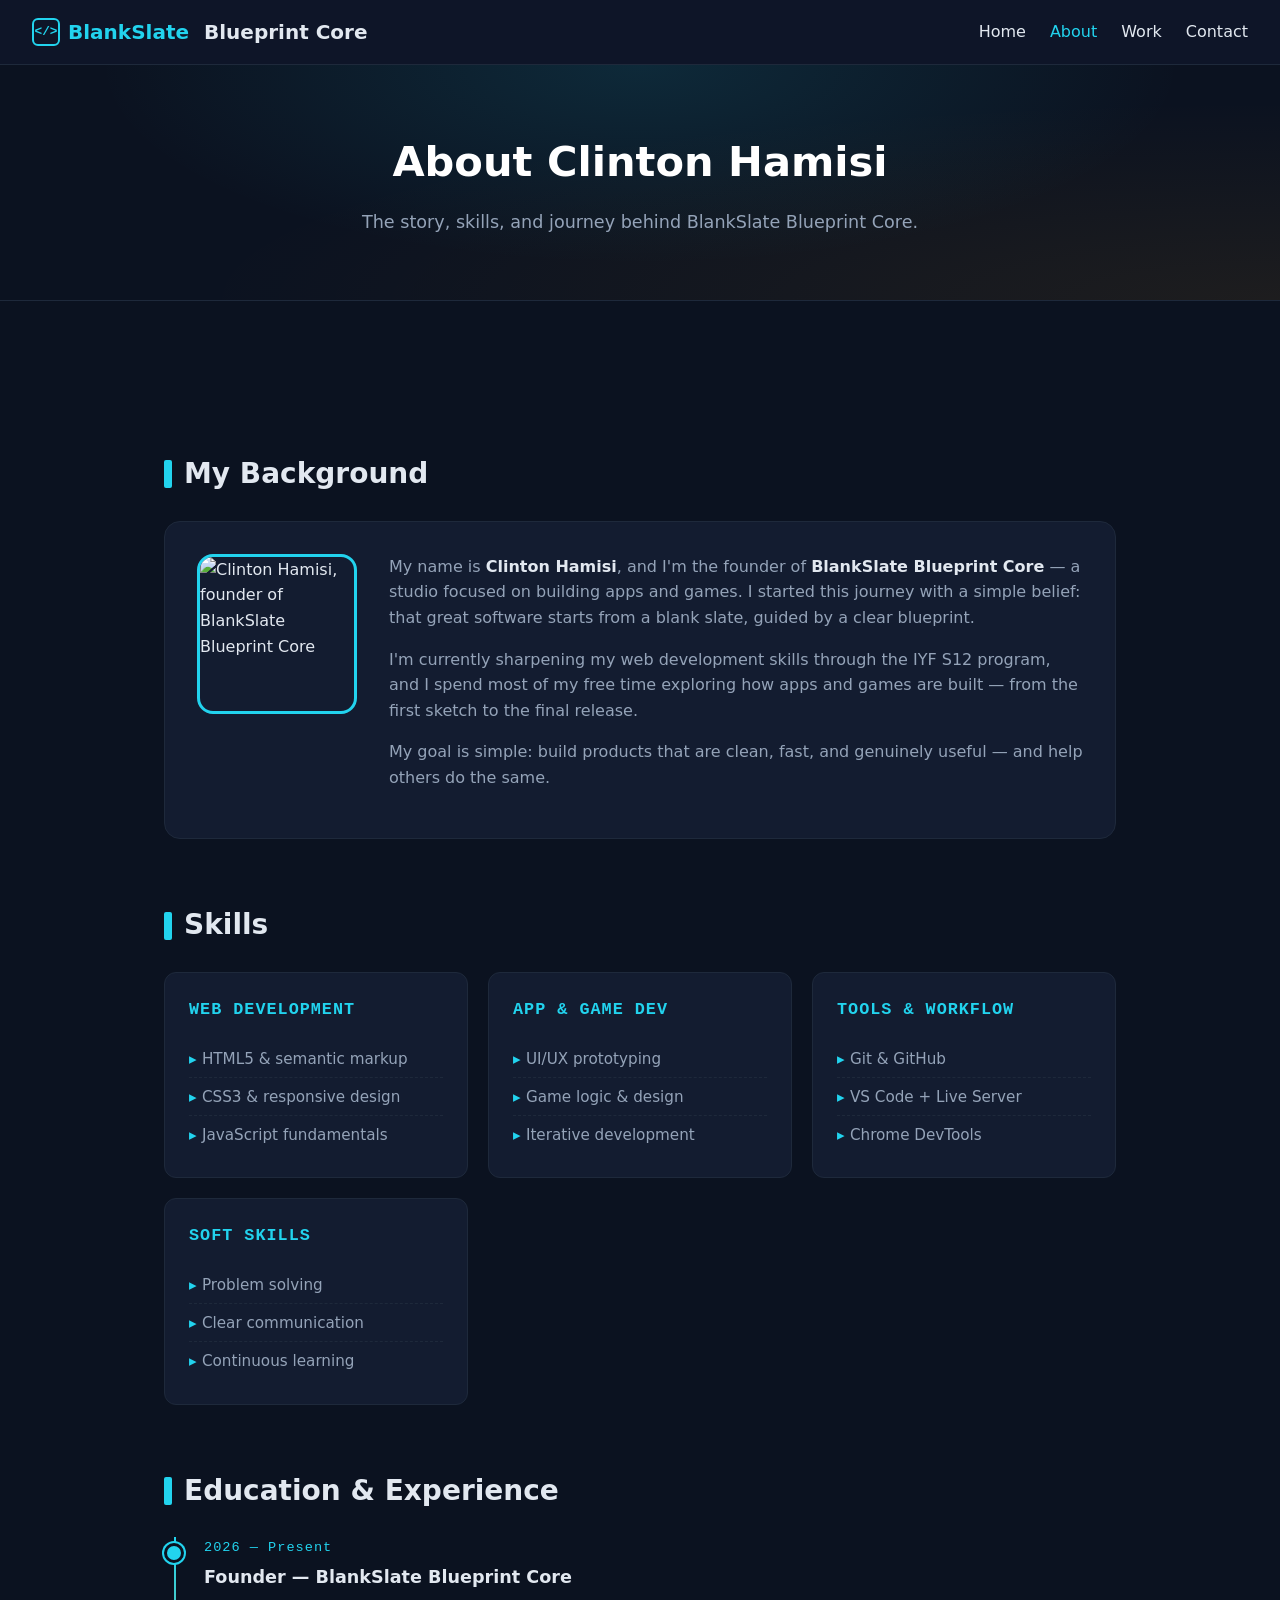
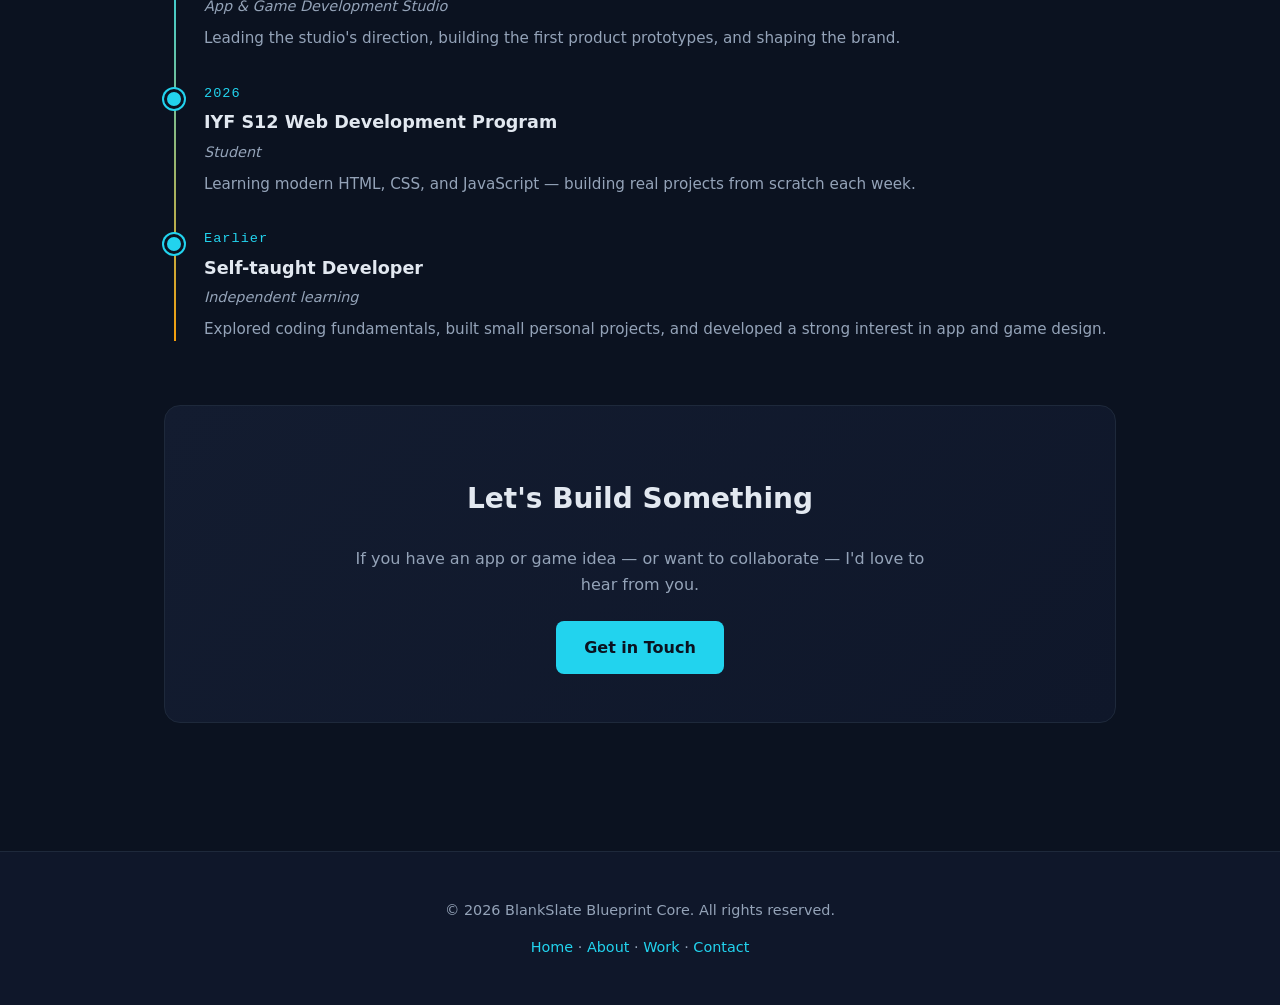
==== about.html @ 3c5bf716 "copy all files to the main branch" ====
<!DOCTYPE html>
<html lang="en">
<head>
    <meta charset="UTF-8">
    <meta name="viewport" content="width=device-width, initial-scale=1.0">
    <title>About — Clinton Hamisi | BlankSlate Blueprint Core</title>
    <meta name="description" content="The story, skills, and journey behind Clinton Hamisi and BlankSlate Blueprint Core — an app and game development studio.">
    <style>
        :root {
            --primary: #0f172a;
            --accent: #22d3ee;
            --accent-2: #f59e0b;
            --text: #e2e8f0;
            --muted: #94a3b8;
            --bg: #0b1220;
            --card: #131c30;
            --border: #1e293b;
        }

        * { box-sizing: border-box; }

        body {
            font-family: system-ui, -apple-system, "Segoe UI", Roboto, sans-serif;
            margin: 0;
            color: var(--text);
            background: var(--bg);
            line-height: 1.6;
        }

        header.site-header {
            background: rgba(15, 23, 42, 0.9);
            backdrop-filter: blur(8px);
            padding: 1rem 2rem;
            display: flex;
            align-items: center;
            justify-content: space-between;
            flex-wrap: wrap;
            gap: 1rem;
            border-bottom: 1px solid var(--border);
            position: sticky;
            top: 0;
            z-index: 50;
        }
        .brand {
            font-size: 1.25rem;
            font-weight: 700;
            display: flex;
            align-items: center;
            gap: 0.5rem;
        }
        .brand .logo-mark {
            width: 28px;
            height: 28px;
            border: 2px solid var(--accent);
            border-radius: 6px;
            display: inline-flex;
            align-items: center;
            justify-content: center;
            font-size: 0.8rem;
            color: var(--accent);
            font-family: monospace;
        }
        .brand span { color: var(--accent); }
        nav.main-nav ul {
            list-style: none;
            display: flex;
            gap: 1.5rem;
            margin: 0;
            padding: 0;
        }
        nav.main-nav a {
            color: var(--text);
            text-decoration: none;
            font-weight: 500;
            transition: color 0.2s;
        }
        nav.main-nav a:hover,
        nav.main-nav a.active { color: var(--accent); }

        .hero {
            padding: 4rem 2rem;
            text-align: center;
            background:
                radial-gradient(ellipse at top, rgba(34, 211, 238, 0.12), transparent 60%),
                radial-gradient(ellipse at bottom right, rgba(245, 158, 11, 0.08), transparent 60%);
            border-bottom: 1px solid var(--border);
        }
        .hero h1 { font-size: 2.6rem; margin: 0 0 0.75rem; color: #fff; }
        .hero p { font-size: 1.1rem; max-width: 700px; margin: 0 auto; color: var(--muted); }

        main { max-width: 1000px; margin: 0 auto; padding: 4rem 1.5rem; }
        section { margin-bottom: 4rem; }
        section h2 {
            font-size: 1.75rem;
            margin-bottom: 1.5rem;
            display: flex;
            align-items: center;
            gap: 0.75rem;
        }
        section h2::before {
            content: "";
            width: 8px;
            height: 28px;
            background: var(--accent);
            border-radius: 2px;
        }

        .story {
            background: var(--card);
            border: 1px solid var(--border);
            border-radius: 16px;
            padding: 2rem;
            display: flex;
            gap: 2rem;
            align-items: flex-start;
            flex-wrap: wrap;
        }
        .story img {
            width: 160px;
            height: 160px;
            border-radius: 16px;
            border: 3px solid var(--accent);
            object-fit: cover;
            flex-shrink: 0;
        }
        .story-text { flex: 1; min-width: 240px; }
        .story-text p { color: var(--muted); margin: 0 0 1rem; }
        .story-text p strong { color: var(--text); }

        .skills-grid {
            display: grid;
            grid-template-columns: repeat(auto-fit, minmax(240px, 1fr));
            gap: 1.25rem;
        }
        .skill-card {
            background: var(--card);
            border: 1px solid var(--border);
            border-radius: 12px;
            padding: 1.5rem;
            transition: transform 0.2s, border-color 0.2s;
        }
        .skill-card:hover { transform: translateY(-4px); border-color: var(--accent); }
        .skill-card h3 {
            color: var(--accent);
            margin: 0 0 1rem;
            font-size: 1.05rem;
            font-family: monospace;
            text-transform: uppercase;
            letter-spacing: 1px;
        }
        .skill-card ul {
            list-style: none;
            padding: 0;
            margin: 0;
        }
        .skill-card ul li {
            padding: 0.4rem 0;
            color: var(--muted);
            font-size: 0.95rem;
            border-bottom: 1px dashed var(--border);
        }
        .skill-card ul li:last-child { border-bottom: none; }
        .skill-card ul li::before {
            content: "▸ ";
            color: var(--accent);
            font-weight: 700;
        }

        .timeline {
            position: relative;
            padding-left: 2.5rem;
        }
        .timeline::before {
            content: "";
            position: absolute;
            left: 10px;
            top: 0;
            bottom: 0;
            width: 2px;
            background: linear-gradient(to bottom, var(--accent), var(--accent-2));
        }
        .timeline-item {
            position: relative;
            margin-bottom: 2rem;
        }
        .timeline-item:last-child { margin-bottom: 0; }
        .timeline-item::before {
            content: "";
            position: absolute;
            left: -2.5rem;
            top: 6px;
            width: 14px;
            height: 14px;
            background: var(--accent);
            border: 3px solid var(--bg);
            border-radius: 50%;
            box-shadow: 0 0 0 2px var(--accent);
        }
        .timeline-item .date {
            font-family: monospace;
            font-size: 0.85rem;
            color: var(--accent);
            margin-bottom: 0.25rem;
            letter-spacing: 1px;
        }
        .timeline-item h3 {
            margin: 0 0 0.25rem;
            color: var(--text);
            font-size: 1.1rem;
        }
        .timeline-item .role {
            color: var(--muted);
            font-size: 0.9rem;
            margin: 0 0 0.5rem;
            font-style: italic;
        }
        .timeline-item p {
            color: var(--muted);
            margin: 0;
            font-size: 0.95rem;
        }

        .cta {
            background: linear-gradient(135deg, #131c30, #0f172a);
            border: 1px solid var(--border);
            text-align: center;
            padding: 3rem 1.5rem;
            border-radius: 16px;
        }
        .cta h2 { justify-content: center; }
        .cta h2::before { display: none; }
        .cta p { max-width: 600px; margin: 0 auto 1.5rem; color: var(--muted); }
        .cta a.button {
            display: inline-block;
            background: var(--accent);
            color: #0b1220;
            padding: 0.85rem 1.75rem;
            border-radius: 8px;
            text-decoration: none;
            font-weight: 700;
            transition: transform 0.15s, box-shadow 0.2s;
        }
        .cta a.button:hover {
            transform: translateY(-2px);
            box-shadow: 0 8px 24px rgba(34, 211, 238, 0.3);
        }

        footer.site-footer {
            background: var(--primary);
            color: var(--muted);
            text-align: center;
            padding: 2rem 1.5rem;
            font-size: 0.9rem;
            border-top: 1px solid var(--border);
        }
        footer.site-footer a { color: var(--accent); text-decoration: none; }

        @media (max-width: 640px) {
            .hero h1 { font-size: 2rem; }
            header.site-header { flex-direction: column; align-items: flex-start; }
            nav.main-nav ul { flex-wrap: wrap; gap: 1rem; }
            .story { flex-direction: column; text-align: center; }
            .story img { margin: 0 auto; }
        }
    </style>
</head>
<body>

    <header class="site-header">
        <div class="brand">
            <span class="logo-mark">&lt;/&gt;</span>
            <span>BlankSlate</span>&nbsp;Blueprint Core
        </div>
        <nav class="main-nav" aria-label="Main navigation">
            <ul>
                <li><a href="index.html">Home</a></li>
                <li><a href="about.html" class="active" aria-current="page">About</a></li>
                <li><a href="projects.html">Work</a></li>
                <li><a href="contact.html">Contact</a></li>
            </ul>
        </nav>
    </header>

    <section class="hero">
        <h1>About Clinton Hamisi</h1>
        <p>The story, skills, and journey behind BlankSlate Blueprint Core.</p>
    </section>

    <main>

        <section>
            <h2>My Background</h2>
            <div class="story">
                <img
                    src="images/profile.jpg"
                    alt="Clinton Hamisi, founder of BlankSlate Blueprint Core"
                    width="300"
                    height="300"
                >
                <div class="story-text">
                    <p>
                        My name is <strong>Clinton Hamisi</strong>, and I'm the
                        founder of <strong>BlankSlate Blueprint Core</strong> — a
                        studio focused on building apps and games. I started this
                        journey with a simple belief: that great software starts
                        from a blank slate, guided by a clear blueprint.
                    </p>
                    <p>
                        I'm currently sharpening my web development skills through
                        the IYF S12 program, and I spend most of my free time
                        exploring how apps and games are built — from the first
                        sketch to the final release.
                    </p>
                    <p>
                        My goal is simple: build products that are clean, fast,
                        and genuinely useful — and help others do the same.
                    </p>
                </div>
            </div>
        </section>

        <section>
            <h2>Skills</h2>
            <div class="skills-grid">

                <div class="skill-card">
                    <h3>Web Development</h3>
                    <ul>
                        <li>HTML5 &amp; semantic markup</li>
                        <li>CSS3 &amp; responsive design</li>
                        <li>JavaScript fundamentals</li>
                    </ul>
                </div>

                <div class="skill-card">
                    <h3>App &amp; Game Dev</h3>
                    <ul>
                        <li>UI/UX prototyping</li>
                        <li>Game logic &amp; design</li>
                        <li>Iterative development</li>
                    </ul>
                </div>

                <div class="skill-card">
                    <h3>Tools &amp; Workflow</h3>
                    <ul>
                        <li>Git &amp; GitHub</li>
                        <li>VS Code + Live Server</li>
                        <li>Chrome DevTools</li>
                    </ul>
                </div>

                <div class="skill-card">
                    <h3>Soft Skills</h3>
                    <ul>
                        <li>Problem solving</li>
                        <li>Clear communication</li>
                        <li>Continuous learning</li>
                    </ul>
                </div>

            </div>
        </section>

        <section>
            <h2>Education &amp; Experience</h2>
            <div class="timeline">

                <div class="timeline-item">
                    <div class="date">2026 — Present</div>
                    <h3>Founder — BlankSlate Blueprint Core</h3>
                    <p class="role">App &amp; Game Development Studio</p>
                    <p>Leading the studio's direction, building the first product prototypes, and shaping the brand.</p>
                </div>

                <div class="timeline-item">
                    <div class="date">2026</div>
                    <h3>IYF S12 Web Development Program</h3>
                    <p class="role">Student</p>
                    <p>Learning modern HTML, CSS, and JavaScript — building real projects from scratch each week.</p>
                </div>

                <div class="timeline-item">
                    <div class="date">Earlier</div>
                    <h3>Self-taught Developer</h3>
                    <p class="role">Independent learning</p>
                    <p>Explored coding fundamentals, built small personal projects, and developed a strong interest in app and game design.</p>
                </div>

            </div>
        </section>

        <!-- CTA -->
        <section class="cta">
            <h2>Let's Build Something</h2>
            <p>If you have an app or game idea — or want to collaborate — I'd love to hear from you.</p>
            <a class="button" href="contact.html">Get in Touch</a>
        </section>

    </main>

    <footer class="site-footer">
        <p>&copy; 2026 BlankSlate Blueprint Core. All rights reserved.</p>
        <p>
            <a href="index.html">Home</a> ·
            <a href="about.html">About</a> ·
            <a href="projects.html">Work</a> ·
            <a href="contact.html">Contact</a>
        </p>
    </footer>

</body>
</html>
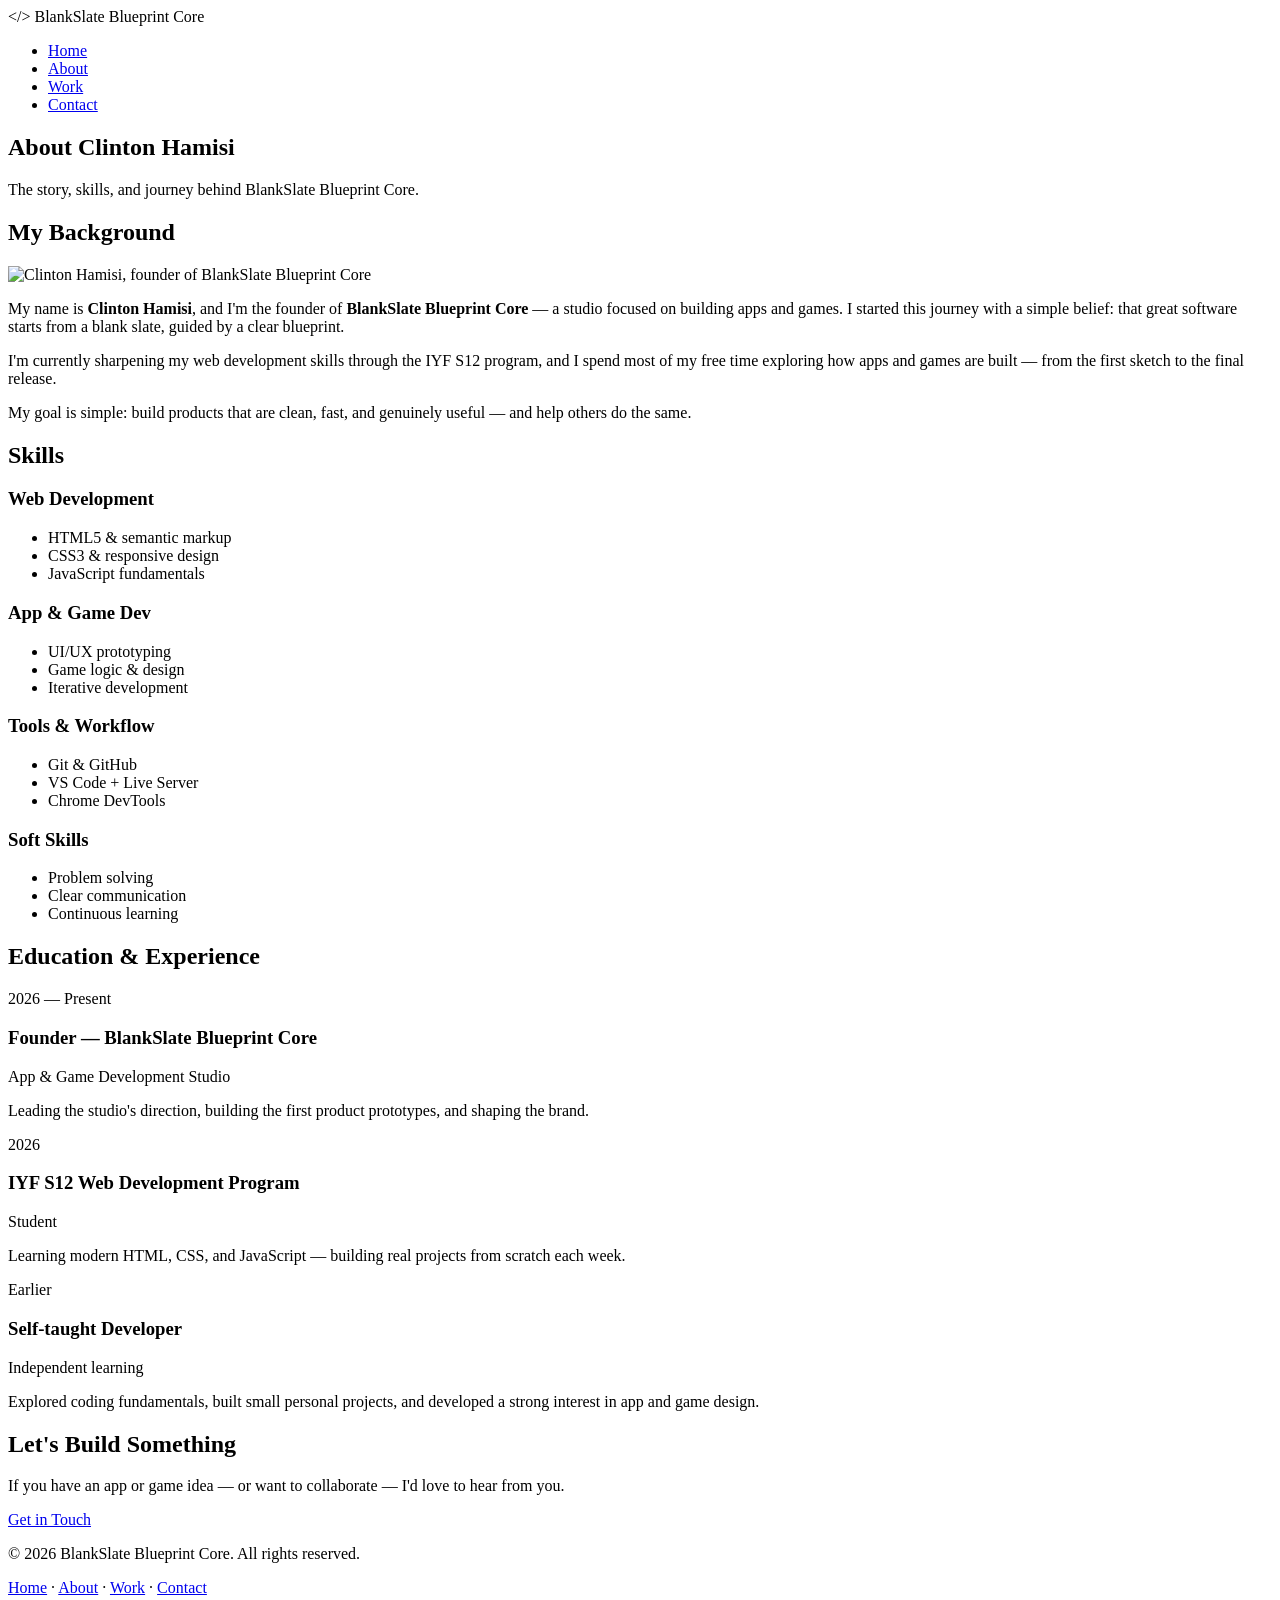
==== commit b4a5a3b9: "Insert line in index.html and about.html that says "<link rel="stylesheet" href="styles.css">" with " ====
--- a/about.html
+++ b/about.html
@@ -5,264 +5,7 @@
     <meta name="viewport" content="width=device-width, initial-scale=1.0">
     <title>About — Clinton Hamisi | BlankSlate Blueprint Core</title>
     <meta name="description" content="The story, skills, and journey behind Clinton Hamisi and BlankSlate Blueprint Core — an app and game development studio.">
-    <style>
-        :root {
-            --primary: #0f172a;
-            --accent: #22d3ee;
-            --accent-2: #f59e0b;
-            --text: #e2e8f0;
-            --muted: #94a3b8;
-            --bg: #0b1220;
-            --card: #131c30;
-            --border: #1e293b;
-        }
-
-        * { box-sizing: border-box; }
-
-        body {
-            font-family: system-ui, -apple-system, "Segoe UI", Roboto, sans-serif;
-            margin: 0;
-            color: var(--text);
-            background: var(--bg);
-            line-height: 1.6;
-        }
-
-        header.site-header {
-            background: rgba(15, 23, 42, 0.9);
-            backdrop-filter: blur(8px);
-            padding: 1rem 2rem;
-            display: flex;
-            align-items: center;
-            justify-content: space-between;
-            flex-wrap: wrap;
-            gap: 1rem;
-            border-bottom: 1px solid var(--border);
-            position: sticky;
-            top: 0;
-            z-index: 50;
-        }
-        .brand {
-            font-size: 1.25rem;
-            font-weight: 700;
-            display: flex;
-            align-items: center;
-            gap: 0.5rem;
-        }
-        .brand .logo-mark {
-            width: 28px;
-            height: 28px;
-            border: 2px solid var(--accent);
-            border-radius: 6px;
-            display: inline-flex;
-            align-items: center;
-            justify-content: center;
-            font-size: 0.8rem;
-            color: var(--accent);
-            font-family: monospace;
-        }
-        .brand span { color: var(--accent); }
-        nav.main-nav ul {
-            list-style: none;
-            display: flex;
-            gap: 1.5rem;
-            margin: 0;
-            padding: 0;
-        }
-        nav.main-nav a {
-            color: var(--text);
-            text-decoration: none;
-            font-weight: 500;
-            transition: color 0.2s;
-        }
-        nav.main-nav a:hover,
-        nav.main-nav a.active { color: var(--accent); }
-
-        .hero {
-            padding: 4rem 2rem;
-            text-align: center;
-            background:
-                radial-gradient(ellipse at top, rgba(34, 211, 238, 0.12), transparent 60%),
-                radial-gradient(ellipse at bottom right, rgba(245, 158, 11, 0.08), transparent 60%);
-            border-bottom: 1px solid var(--border);
-        }
-        .hero h1 { font-size: 2.6rem; margin: 0 0 0.75rem; color: #fff; }
-        .hero p { font-size: 1.1rem; max-width: 700px; margin: 0 auto; color: var(--muted); }
-
-        main { max-width: 1000px; margin: 0 auto; padding: 4rem 1.5rem; }
-        section { margin-bottom: 4rem; }
-        section h2 {
-            font-size: 1.75rem;
-            margin-bottom: 1.5rem;
-            display: flex;
-            align-items: center;
-            gap: 0.75rem;
-        }
-        section h2::before {
-            content: "";
-            width: 8px;
-            height: 28px;
-            background: var(--accent);
-            border-radius: 2px;
-        }
-
-        .story {
-            background: var(--card);
-            border: 1px solid var(--border);
-            border-radius: 16px;
-            padding: 2rem;
-            display: flex;
-            gap: 2rem;
-            align-items: flex-start;
-            flex-wrap: wrap;
-        }
-        .story img {
-            width: 160px;
-            height: 160px;
-            border-radius: 16px;
-            border: 3px solid var(--accent);
-            object-fit: cover;
-            flex-shrink: 0;
-        }
-        .story-text { flex: 1; min-width: 240px; }
-        .story-text p { color: var(--muted); margin: 0 0 1rem; }
-        .story-text p strong { color: var(--text); }
-
-        .skills-grid {
-            display: grid;
-            grid-template-columns: repeat(auto-fit, minmax(240px, 1fr));
-            gap: 1.25rem;
-        }
-        .skill-card {
-            background: var(--card);
-            border: 1px solid var(--border);
-            border-radius: 12px;
-            padding: 1.5rem;
-            transition: transform 0.2s, border-color 0.2s;
-        }
-        .skill-card:hover { transform: translateY(-4px); border-color: var(--accent); }
-        .skill-card h3 {
-            color: var(--accent);
-            margin: 0 0 1rem;
-            font-size: 1.05rem;
-            font-family: monospace;
-            text-transform: uppercase;
-            letter-spacing: 1px;
-        }
-        .skill-card ul {
-            list-style: none;
-            padding: 0;
-            margin: 0;
-        }
-        .skill-card ul li {
-            padding: 0.4rem 0;
-            color: var(--muted);
-            font-size: 0.95rem;
-            border-bottom: 1px dashed var(--border);
-        }
-        .skill-card ul li:last-child { border-bottom: none; }
-        .skill-card ul li::before {
-            content: "▸ ";
-            color: var(--accent);
-            font-weight: 700;
-        }
-
-        .timeline {
-            position: relative;
-            padding-left: 2.5rem;
-        }
-        .timeline::before {
-            content: "";
-            position: absolute;
-            left: 10px;
-            top: 0;
-            bottom: 0;
-            width: 2px;
-            background: linear-gradient(to bottom, var(--accent), var(--accent-2));
-        }
-        .timeline-item {
-            position: relative;
-            margin-bottom: 2rem;
-        }
-        .timeline-item:last-child { margin-bottom: 0; }
-        .timeline-item::before {
-            content: "";
-            position: absolute;
-            left: -2.5rem;
-            top: 6px;
-            width: 14px;
-            height: 14px;
-            background: var(--accent);
-            border: 3px solid var(--bg);
-            border-radius: 50%;
-            box-shadow: 0 0 0 2px var(--accent);
-        }
-        .timeline-item .date {
-            font-family: monospace;
-            font-size: 0.85rem;
-            color: var(--accent);
-            margin-bottom: 0.25rem;
-            letter-spacing: 1px;
-        }
-        .timeline-item h3 {
-            margin: 0 0 0.25rem;
-            color: var(--text);
-            font-size: 1.1rem;
-        }
-        .timeline-item .role {
-            color: var(--muted);
-            font-size: 0.9rem;
-            margin: 0 0 0.5rem;
-            font-style: italic;
-        }
-        .timeline-item p {
-            color: var(--muted);
-            margin: 0;
-            font-size: 0.95rem;
-        }
-
-        .cta {
-            background: linear-gradient(135deg, #131c30, #0f172a);
-            border: 1px solid var(--border);
-            text-align: center;
-            padding: 3rem 1.5rem;
-            border-radius: 16px;
-        }
-        .cta h2 { justify-content: center; }
-        .cta h2::before { display: none; }
-        .cta p { max-width: 600px; margin: 0 auto 1.5rem; color: var(--muted); }
-        .cta a.button {
-            display: inline-block;
-            background: var(--accent);
-            color: #0b1220;
-            padding: 0.85rem 1.75rem;
-            border-radius: 8px;
-            text-decoration: none;
-            font-weight: 700;
-            transition: transform 0.15s, box-shadow 0.2s;
-        }
-        .cta a.button:hover {
-            transform: translateY(-2px);
-            box-shadow: 0 8px 24px rgba(34, 211, 238, 0.3);
-        }
-
-        footer.site-footer {
-            background: var(--primary);
-            color: var(--muted);
-            text-align: center;
-            padding: 2rem 1.5rem;
-            font-size: 0.9rem;
-            border-top: 1px solid var(--border);
-        }
-        footer.site-footer a { color: var(--accent); text-decoration: none; }
-
-        @media (max-width: 640px) {
-            .hero h1 { font-size: 2rem; }
-            header.site-header { flex-direction: column; align-items: flex-start; }
-            nav.main-nav ul { flex-wrap: wrap; gap: 1rem; }
-            .story { flex-direction: column; text-align: center; }
-            .story img { margin: 0 auto; }
-        }
-    </style>
+    <link rel="stylesheet" href="styles.css">
 </head>
 <body>
 
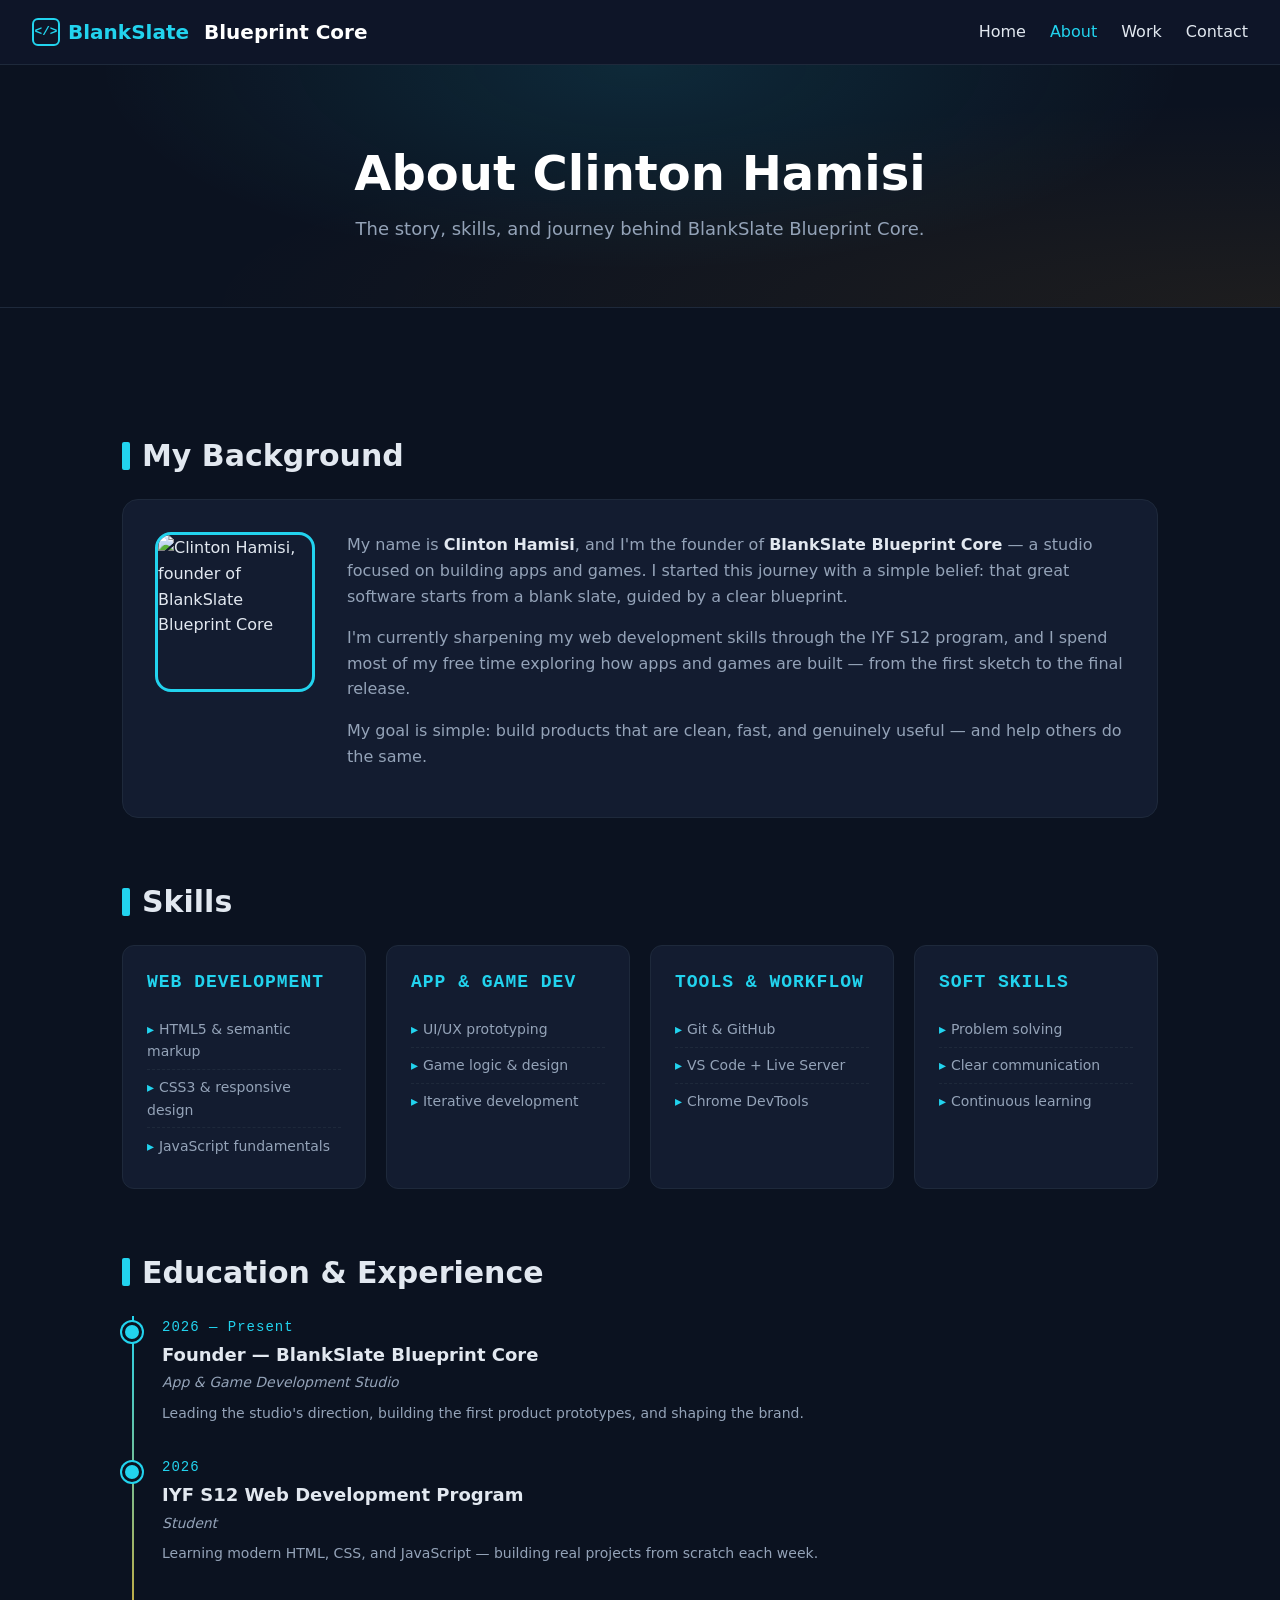
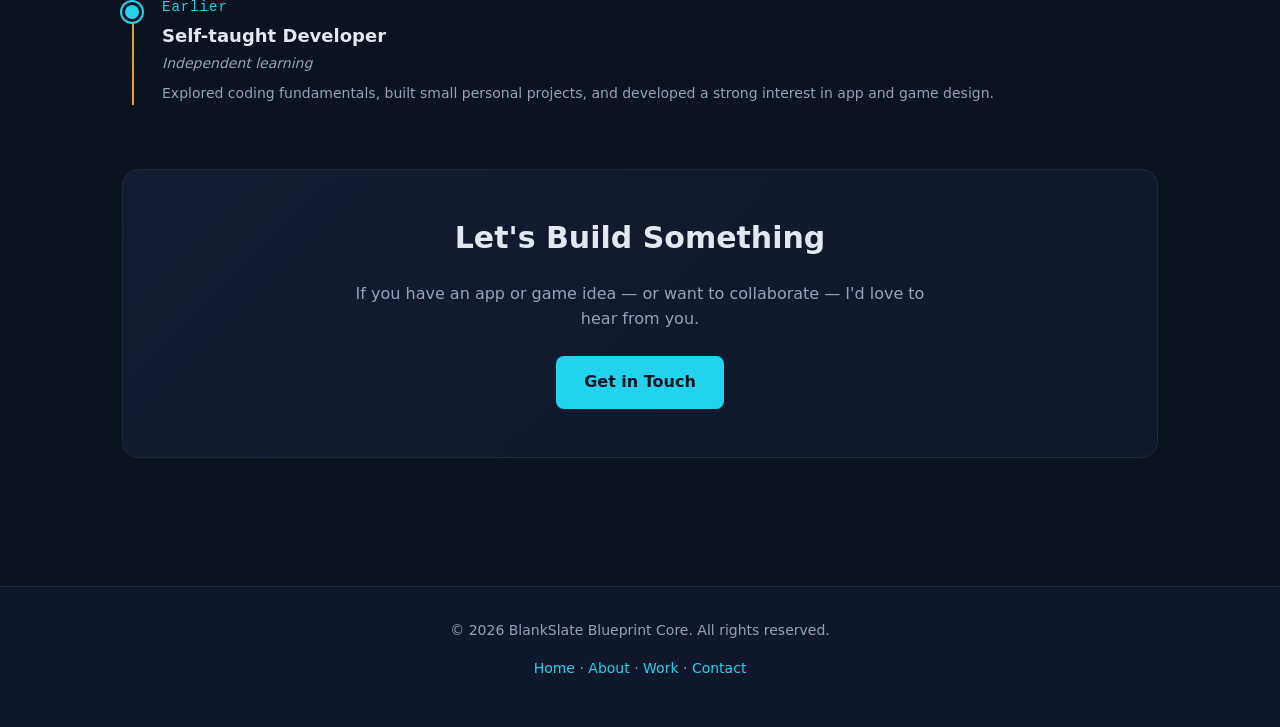
==== commit 2aa00fae: "modified:   about.html modified:   contact.html modified:   index.html" ====
--- a/about.html
+++ b/about.html
@@ -5,7 +5,7 @@
     <meta name="viewport" content="width=device-width, initial-scale=1.0">
     <title>About — Clinton Hamisi | BlankSlate Blueprint Core</title>
     <meta name="description" content="The story, skills, and journey behind Clinton Hamisi and BlankSlate Blueprint Core — an app and game development studio.">
-    <link rel="stylesheet" href="styles.css">
+    <link rel="stylesheet" href="style.css">
 </head>
 <body>
 
--- a/style.css
+++ b/style.css
@@ -0,0 +1,820 @@
+/* ============================================
+   1. CSS RESET — always at the very top
+   ============================================ */
+* {
+    margin: 0;
+    padding: 0;
+    box-sizing: border-box;
+}
+
+/* ============================================
+   2. BASE STYLES — typography, colors
+   ============================================ */
+body {
+    font-family: system-ui, -apple-system, "Segoe UI", Roboto, sans-serif;
+    font-size: 16px;
+    line-height: 1.6;
+    color: #e2e8f0;
+    background: #0b1220;
+}
+
+/* ============================================
+   3. HEADINGS — sizes and margins
+   ============================================ */
+h1 {
+    font-size: 2.25rem;
+    font-weight: 700;
+    line-height: 1.2;
+    margin-bottom: 1rem;
+}
+
+h2 {
+    font-size: 1.875rem;
+    font-weight: 700;
+    line-height: 1.3;
+    margin-bottom: 0.875rem;
+}
+
+h3 {
+    font-size: 1.5rem;
+    font-weight: 600;
+    line-height: 1.4;
+    margin-bottom: 0.75rem;
+}
+
+h4 {
+    font-size: 1.25rem;
+    font-weight: 600;
+    line-height: 1.4;
+    margin-bottom: 0.75rem;
+}
+
+h5 {
+    font-size: 1.125rem;
+    font-weight: 600;
+    line-height: 1.5;
+    margin-bottom: 0.5rem;
+}
+
+h6 {
+    font-size: 1rem;
+    font-weight: 600;
+    line-height: 1.5;
+    margin-bottom: 0.5rem;
+}
+
+/* ============================================
+   4. BASE ELEMENTS — paragraphs, links, images
+   ============================================ */
+p {
+    margin-bottom: 1rem;
+}
+
+a {
+    color: #22d3ee;
+    text-decoration: none;
+    transition: color 0.2s;
+}
+
+a:hover {
+    color: #f59e0b;
+}
+
+img {
+    max-width: 100%;
+    height: auto;
+    display: block;
+}
+
+/* ============================================
+   👇 THEN your existing CSS follows below
+   ============================================ */
+/* your :root variables... */
+/* your header styles... */
+/* your nav styles... */
+/* etc. */
+/* ============================================
+   1. RESET & BASE
+   ============================================ */
+* {
+    margin: 0;
+    padding: 0;
+    box-sizing: border-box;
+}
+
+body {
+    font-family: system-ui, -apple-system, "Segoe UI", Roboto, sans-serif;
+    font-size: 16px;
+    line-height: 1.6;
+    color: #e2e8f0;
+    background: #0b1220;
+}
+
+/* ============================================
+   2. DESIGN TOKENS (CSS Variables)
+   ============================================ */
+:root {
+    /* Colors */
+    --primary: #0f172a;
+    --accent: #22d3ee;
+    --accent-2: #f59e0b;
+    --text: #e2e8f0;
+    --muted: #94a3b8;
+    --bg: #0b1220;
+    --card: #131c30;
+    --border: #1e293b;
+
+    /* Typography scale */
+    --font-xs: 0.75rem;
+    --font-sm: 0.875rem;
+    --font-base: 1rem;
+    --font-lg: 1.125rem;
+    --font-xl: 1.25rem;
+    --font-2xl: 1.5rem;
+    --font-3xl: 1.875rem;
+    --font-4xl: 2.25rem;
+}
+
+/* ============================================
+   3. HEADINGS
+   ============================================ */
+h1 { font-size: var(--font-4xl); font-weight: 700; margin-bottom: 1rem; line-height: 1.2; }
+h2 { font-size: var(--font-3xl); font-weight: 700; margin-bottom: 0.875rem; }
+h3 { font-size: var(--font-2xl); font-weight: 600; margin-bottom: 0.75rem; }
+h4 { font-size: var(--font-xl); font-weight: 600; margin-bottom: 0.75rem; }
+h5 { font-size: var(--font-lg); font-weight: 600; margin-bottom: 0.5rem; }
+h6 { font-size: var(--font-base); font-weight: 600; margin-bottom: 0.5rem; }
+
+/* ============================================
+   4. BASE ELEMENTS
+   ============================================ */
+p { margin-bottom: 1rem; }
+a { color: var(--accent); text-decoration: none; transition: color 0.2s; }
+a:hover { color: var(--accent-2); }
+
+img {
+    max-width: 100%;
+    height: auto;
+    display: block;
+}
+
+/* ============================================
+   5. HEADER & NAVIGATION
+   ============================================ */
+header.site-header {
+    background: rgba(15, 23, 42, 0.9);
+    backdrop-filter: blur(8px);
+    padding: 1rem 2rem;
+    display: flex;
+    align-items: center;
+    justify-content: space-between;
+    flex-wrap: wrap;
+    gap: 1rem;
+    border-bottom: 1px solid var(--border);
+    position: sticky;
+    top: 0;
+    z-index: 50;
+}
+
+.brand {
+    font-size: var(--font-xl);
+    font-weight: 700;
+    display: flex;
+    align-items: center;
+    gap: 0.5rem;
+    color: #fff;
+}
+
+.brand .logo-mark {
+    width: 28px;
+    height: 28px;
+    border: 2px solid var(--accent);
+    border-radius: 6px;
+    display: inline-flex;
+    align-items: center;
+    justify-content: center;
+    font-size: 0.8rem;
+    color: var(--accent);
+    font-family: monospace;
+}
+
+.brand span { color: var(--accent); }
+
+nav.main-nav ul {
+    list-style: none;
+    display: flex;
+    gap: 1.5rem;
+    margin: 0;
+    padding: 0;
+}
+
+nav.main-nav a {
+    color: var(--text);
+    text-decoration: none;
+    font-weight: 500;
+    transition: color 0.2s;
+}
+
+nav.main-nav a:hover,
+nav.main-nav a.active {
+    color: var(--accent);
+}
+
+/* ============================================
+   6. HERO SECTION (shared)
+   ============================================ */
+.hero {
+    padding: 4rem 2rem;
+    text-align: center;
+    background:
+        radial-gradient(ellipse at top, rgba(34, 211, 238, 0.12), transparent 60%),
+        radial-gradient(ellipse at bottom right, rgba(245, 158, 11, 0.08), transparent 60%);
+    border-bottom: 1px solid var(--border);
+}
+
+.hero h1 {
+    font-size: 2.6rem;
+    margin: 0 0 0.75rem;
+    color: #fff;
+}
+
+.hero p {
+    font-size: var(--font-lg);
+    max-width: 700px;
+    margin: 0 auto;
+    color: var(--muted);
+}
+
+.hero .eyebrow {
+    display: inline-block;
+    font-size: var(--font-sm);
+    text-transform: uppercase;
+    letter-spacing: 2px;
+    color: var(--accent);
+    margin-bottom: 1rem;
+    font-family: monospace;
+}
+
+.hero .buttons {
+    display: flex;
+    gap: 1rem;
+    justify-content: center;
+    flex-wrap: wrap;
+    margin-top: 2rem;
+}
+
+/* ============================================
+   7. BUTTONS
+   ============================================ */
+.btn {
+    display: inline-block;
+    padding: 0.85rem 1.75rem;
+    border-radius: 8px;
+    text-decoration: none;
+    font-weight: 600;
+    transition: transform 0.15s, box-shadow 0.2s, background 0.2s;
+    cursor: pointer;
+    border: none;
+    font-family: inherit;
+    font-size: var(--font-base);
+}
+
+.btn-primary {
+    background: var(--accent);
+    color: #0b1220;
+}
+
+.btn-primary:hover {
+    transform: translateY(-2px);
+    box-shadow: 0 8px 24px rgba(34, 211, 238, 0.25);
+}
+
+.btn-secondary {
+    background: transparent;
+    color: var(--text);
+    border: 1px solid var(--border);
+}
+
+.btn-secondary:hover {
+    border-color: var(--accent);
+    color: var(--accent);
+}
+
+/* ============================================
+   8. MAIN CONTENT
+   ============================================ */
+main {
+    max-width: 1100px;
+    margin: 0 auto;
+    padding: 4rem 1.5rem;
+}
+
+section {
+    margin-bottom: 4rem;
+}
+
+section h2 {
+    font-size: var(--font-3xl);
+    margin-bottom: 1.5rem;
+    display: flex;
+    align-items: center;
+    gap: 0.75rem;
+}
+
+section h2::before {
+    content: "";
+    width: 8px;
+    height: 28px;
+    background: var(--accent);
+    border-radius: 2px;
+}
+
+/* ============================================
+   9. CARDS (generic)
+   ============================================ */
+.card {
+    background: var(--card);
+    border: 1px solid var(--border);
+    border-radius: 12px;
+    padding: 1.75rem;
+    transition: transform 0.2s, border-color 0.2s, box-shadow 0.2s;
+}
+
+.card:hover {
+    transform: translateY(-4px);
+    border-color: var(--accent);
+    box-shadow: 0 8px 28px rgba(34, 211, 238, 0.08);
+}
+
+.card .icon {
+    font-size: 2rem;
+    display: block;
+    margin-bottom: 0.75rem;
+}
+
+.card h3 {
+    color: var(--accent);
+    margin: 0 0 0.5rem;
+    font-size: var(--font-lg);
+}
+
+.card p {
+    margin: 0;
+    color: var(--muted);
+    font-size: var(--font-sm);
+}
+
+/* ============================================
+   10. HOME PAGE
+   ============================================ */
+.profile {
+    display: flex;
+    align-items: center;
+    gap: 2rem;
+    flex-wrap: wrap;
+    background: var(--card);
+    border: 1px solid var(--border);
+    border-radius: 16px;
+    padding: 2rem;
+}
+
+.profile img {
+    border-radius: 16px;
+    width: 160px;
+    height: 160px;
+    object-fit: cover;
+    border: 3px solid var(--accent);
+    flex-shrink: 0;
+}
+
+.profile-text { flex: 1; min-width: 240px; }
+.profile-text h2 { margin-top: 0; }
+.profile-text p { color: var(--muted); margin: 0 0 0.75rem; }
+
+.interests-list {
+    list-style: none;
+    padding: 0;
+    display: grid;
+    grid-template-columns: repeat(auto-fit, minmax(220px, 1fr));
+    gap: 1rem;
+}
+
+.interests-list li {
+    background: var(--card);
+    border: 1px solid var(--border);
+    border-radius: 10px;
+    padding: 1rem 1.25rem;
+    font-weight: 500;
+}
+
+.interests-list li::before {
+    content: "▸ ";
+    color: var(--accent);
+    font-weight: 700;
+}
+
+.page-links {
+    display: grid;
+    grid-template-columns: repeat(auto-fit, minmax(220px, 1fr));
+    gap: 1.25rem;
+}
+
+.page-link {
+    background: var(--card);
+    border: 1px solid var(--border);
+    border-radius: 12px;
+    padding: 1.5rem;
+    text-decoration: none;
+    color: var(--text);
+    transition: transform 0.2s, border-color 0.2s;
+    display: block;
+}
+
+.page-link:hover {
+    transform: translateY(-4px);
+    border-color: var(--accent);
+}
+
+.page-link .icon { font-size: 1.8rem; display: block; margin-bottom: 0.5rem; }
+.page-link h3 { color: var(--accent); margin: 0 0 0.5rem; font-size: var(--font-lg); }
+.page-link p { color: var(--muted); margin: 0; font-size: var(--font-sm); }
+
+/* ============================================
+   11. ABOUT PAGE
+   ============================================ */
+.story {
+    background: var(--card);
+    border: 1px solid var(--border);
+    border-radius: 16px;
+    padding: 2rem;
+    display: flex;
+    gap: 2rem;
+    align-items: flex-start;
+    flex-wrap: wrap;
+}
+
+.story img {
+    width: 160px;
+    height: 160px;
+    border-radius: 16px;
+    border: 3px solid var(--accent);
+    object-fit: cover;
+    flex-shrink: 0;
+}
+
+.story-text { flex: 1; min-width: 240px; }
+.story-text p { color: var(--muted); margin: 0 0 1rem; }
+.story-text p strong { color: var(--text); }
+
+.skills-grid {
+    display: grid;
+    grid-template-columns: repeat(auto-fit, minmax(240px, 1fr));
+    gap: 1.25rem;
+}
+
+.skill-card {
+    background: var(--card);
+    border: 1px solid var(--border);
+    border-radius: 12px;
+    padding: 1.5rem;
+    transition: transform 0.2s, border-color 0.2s;
+}
+
+.skill-card:hover { transform: translateY(-4px); border-color: var(--accent); }
+
+.skill-card h3 {
+    color: var(--accent);
+    margin: 0 0 1rem;
+    font-size: var(--font-lg);
+    font-family: monospace;
+    text-transform: uppercase;
+    letter-spacing: 1px;
+}
+
+.skill-card ul { list-style: none; padding: 0; margin: 0; }
+.skill-card ul li {
+    padding: 0.4rem 0;
+    color: var(--muted);
+    font-size: var(--font-sm);
+    border-bottom: 1px dashed var(--border);
+}
+.skill-card ul li:last-child { border-bottom: none; }
+.skill-card ul li::before { content: "▸ "; color: var(--accent); font-weight: 700; }
+
+.timeline { position: relative; padding-left: 2.5rem; }
+.timeline::before {
+    content: "";
+    position: absolute;
+    left: 10px;
+    top: 0;
+    bottom: 0;
+    width: 2px;
+    background: linear-gradient(to bottom, var(--accent), var(--accent-2));
+}
+.timeline-item { position: relative; margin-bottom: 2rem; }
+.timeline-item:last-child { margin-bottom: 0; }
+.timeline-item::before {
+    content: "";
+    position: absolute;
+    left: -2.5rem;
+    top: 6px;
+    width: 14px;
+    height: 14px;
+    background: var(--accent);
+    border: 3px solid var(--bg);
+    border-radius: 50%;
+    box-shadow: 0 0 0 2px var(--accent);
+}
+.timeline-item .date {
+    font-family: monospace;
+    font-size: var(--font-sm);
+    color: var(--accent);
+    margin-bottom: 0.25rem;
+    letter-spacing: 1px;
+}
+.timeline-item h3 { margin: 0 0 0.25rem; color: var(--text); font-size: var(--font-lg); }
+.timeline-item .role {
+    color: var(--muted);
+    font-size: var(--font-sm);
+    margin: 0 0 0.5rem;
+    font-style: italic;
+}
+.timeline-item p { color: var(--muted); margin: 0; font-size: var(--font-sm); }
+
+/* ============================================
+   12. PROJECTS PAGE
+   ============================================ */
+.projects-grid {
+    display: grid;
+    grid-template-columns: repeat(auto-fit, minmax(300px, 1fr));
+    gap: 1.5rem;
+}
+
+.project-card {
+    background: var(--card);
+    border: 1px solid var(--border);
+    border-radius: 12px;
+    overflow: hidden;
+    transition: transform 0.2s, border-color 0.2s;
+    display: flex;
+    flex-direction: column;
+}
+
+.project-card:hover {
+    transform: translateY(-4px);
+    border-color: var(--accent);
+}
+
+.project-card img {
+    width: 100%;
+    height: 180px;
+    object-fit: cover;
+    display: block;
+}
+
+.project-card .content {
+    padding: 1.25rem 1.5rem 1.5rem;
+    flex: 1;
+    display: flex;
+    flex-direction: column;
+}
+
+.project-card .tag {
+    display: inline-block;
+    background: rgba(34, 211, 238, 0.1);
+    color: var(--accent);
+    font-size: var(--font-xs);
+    font-weight: 600;
+    padding: 0.2rem 0.65rem;
+    border-radius: 999px;
+    align-self: flex-start;
+    margin-bottom: 0.5rem;
+}
+
+.project-card h3 { color: var(--accent); margin: 0 0 0.5rem; font-size: var(--font-lg); }
+.project-card p { margin: 0; color: var(--muted); font-size: var(--font-sm); flex: 1; }
+
+/* ============================================
+   13. CONTACT PAGE
+   ============================================ */
+form.contact-form {
+    background: var(--card);
+    border: 1px solid var(--border);
+    border-radius: 16px;
+    padding: 2rem;
+}
+
+fieldset {
+    border: 1px solid var(--border);
+    border-radius: 10px;
+    padding: 1.25rem 1.5rem 1.5rem;
+    margin: 0 0 1.5rem;
+}
+
+legend {
+    font-weight: 700;
+    color: var(--accent);
+    padding: 0 0.5rem;
+    font-size: var(--font-base);
+    font-family: monospace;
+    text-transform: uppercase;
+    letter-spacing: 1px;
+}
+
+.form-group { margin-bottom: 1.25rem; }
+.form-group:last-child { margin-bottom: 0; }
+
+label {
+    display: block;
+    font-weight: 600;
+    margin-bottom: 0.4rem;
+    font-size: var(--font-sm);
+    color: var(--text);
+}
+
+.required { color: #f87171; }
+
+input[type="text"],
+input[type="email"],
+input[type="tel"],
+select,
+textarea {
+    width: 100%;
+    padding: 0.7rem 0.9rem;
+    border: 1px solid var(--border);
+    border-radius: 8px;
+    font-family: inherit;
+    font-size: var(--font-base);
+    color: var(--text);
+    background: #0b1220;
+    transition: border-color 0.2s, box-shadow 0.2s;
+}
+
+input::placeholder,
+textarea::placeholder { color: #475569; }
+
+input:focus,
+select:focus,
+textarea:focus {
+    outline: none;
+    border-color: var(--accent);
+    box-shadow: 0 0 0 3px rgba(34, 211, 238, 0.15);
+}
+
+textarea {
+    resize: vertical;
+    min-height: 130px;
+}
+
+.checkbox-group {
+    display: flex;
+    align-items: flex-start;
+    gap: 0.6rem;
+}
+
+.checkbox-group input[type="checkbox"] {
+    margin-top: 0.3rem;
+    width: 18px;
+    height: 18px;
+    accent-color: var(--accent);
+}
+
+.checkbox-group label {
+    font-weight: 400;
+    margin-bottom: 0;
+    font-size: var(--font-sm);
+    color: var(--muted);
+}
+
+.hint {
+    font-size: var(--font-xs);
+    color: var(--muted);
+    margin-top: 0.3rem;
+}
+
+button.submit-btn {
+    display: block;
+    width: 100%;
+    background: var(--accent);
+    color: #0b1220;
+    border: none;
+    padding: 0.9rem 1.5rem;
+    font-size: var(--font-lg);
+    font-weight: 700;
+    border-radius: 10px;
+    cursor: pointer;
+    transition: transform 0.15s, box-shadow 0.2s;
+}
+
+button.submit-btn:hover {
+    transform: translateY(-2px);
+    box-shadow: 0 8px 24px rgba(34, 211, 238, 0.25);
+}
+
+.contact-info {
+    display: grid;
+    grid-template-columns: repeat(auto-fit, minmax(220px, 1fr));
+    gap: 1rem;
+    margin-top: 2rem;
+}
+
+.info-card {
+    background: var(--card);
+    border: 1px solid var(--border);
+    border-radius: 12px;
+    padding: 1.5rem;
+    text-align: center;
+    transition: transform 0.2s, border-color 0.2s;
+}
+
+.info-card:hover {
+    transform: translateY(-4px);
+    border-color: var(--accent);
+}
+
+.info-card .icon { font-size: 1.6rem; }
+.info-card h3 {
+    margin: 0.5rem 0 0.25rem;
+    font-size: var(--font-base);
+    color: var(--accent);
+}
+.info-card a { color: var(--text); text-decoration: none; }
+.info-card a:hover { color: var(--accent); }
+
+/* ============================================
+   14. CTA SECTION
+   ============================================ */
+.cta {
+    background: linear-gradient(135deg, #131c30, #0f172a);
+    border: 1px solid var(--border);
+    text-align: center;
+    padding: 3rem 1.5rem;
+    border-radius: 16px;
+}
+
+.cta h2 { justify-content: center; }
+.cta h2::before { display: none; }
+.cta p { max-width: 600px; margin: 0 auto 1.5rem; color: var(--muted); }
+
+.cta a.button {
+    display: inline-block;
+    background: var(--accent);
+    color: #0b1220;
+    padding: 0.85rem 1.75rem;
+    border-radius: 8px;
+    text-decoration: none;
+    font-weight: 700;
+    transition: transform 0.15s, box-shadow 0.2s;
+}
+
+.cta a.button:hover {
+    transform: translateY(-2px);
+    box-shadow: 0 8px 24px rgba(34, 211, 238, 0.3);
+}
+
+/* ============================================
+   15. FOOTER
+   ============================================ */
+footer.site-footer {
+    background: var(--primary);
+    color: var(--muted);
+    text-align: center;
+    padding: 2rem 1.5rem;
+    font-size: var(--font-sm);
+    border-top: 1px solid var(--border);
+}
+
+footer.site-footer a { color: var(--accent); text-decoration: none; }
+footer.site-footer a:hover { color: var(--accent-2); }
+
+/* ============================================
+   16. RESPONSIVE (mobile-first)
+   ============================================ */
+
+/* Mobile: default styles above are already mobile-first */
+
+/* Tablet (768px and up) */
+@media (min-width: 768px) {
+    .hero { padding: 5rem 2rem 4rem; }
+    .hero h1 { font-size: 2.6rem; }
+    .profile { flex-direction: row; text-align: left; }
+    .story { flex-direction: row; text-align: left; }
+    main { padding: 4rem 2rem; }
+}
+
+/* Desktop (1024px and up) */
+@media (min-width: 1024px) {
+    .hero h1 { font-size: 3rem; }
+    .projects-grid { grid-template-columns: repeat(3, 1fr); }
+}
+
+/* Small mobile (max-width: 640px) */
+@media (max-width: 640px) {
+    header.site-header { flex-direction: column; align-items: flex-start; }
+    nav.main-nav ul { flex-wrap: wrap; gap: 1rem; }
+    .profile { flex-direction: column; text-align: center; }
+    .profile img { margin: 0 auto; }
+    .story { flex-direction: column; text-align: center; }
+    .story img { margin: 0 auto; }
+    main { padding: 3rem 1rem; }
+}
